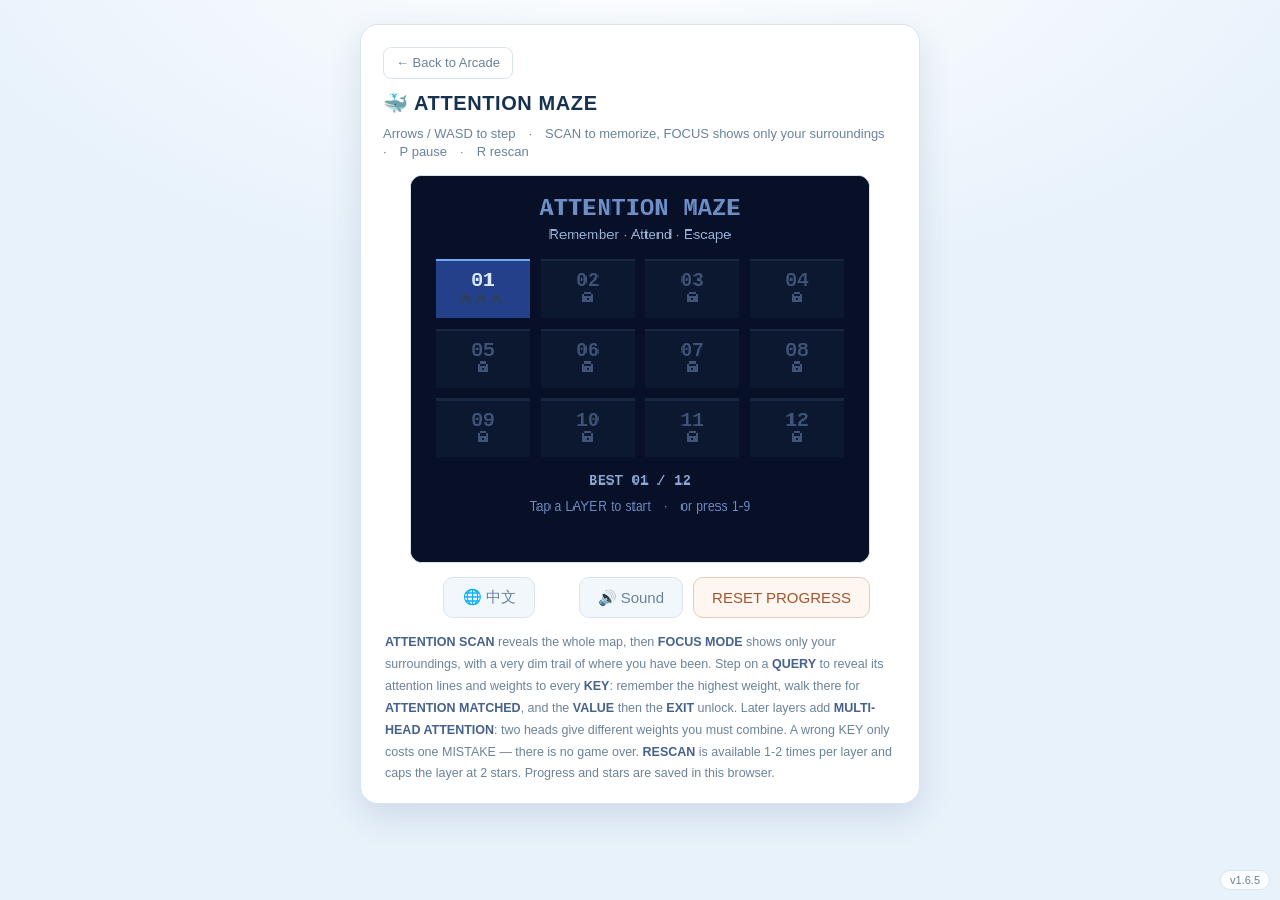
==== games/attention-maze/index.html @ 2062fd2b "fix(arcade): preview 画面缩到左上角（DPR transform 被错误重置为 1）（v1.6.5） 为什么画面会缩到左上角   上一轮给 preview 加统一清屏时，在 set" ====
<!DOCTYPE html>
<html lang="zh-CN">
<head>
<meta charset="UTF-8">
<meta name="viewport" content="width=device-width, initial-scale=1.0, viewport-fit=cover">
<title data-i18n="maze.title">Attention Maze · DeepSeek Arcade</title>
<link rel="icon" type="image/png" href="../../assets/favicon.png?v=1.6.5">
<meta name="theme-color" content="#4d6bfe">
<link rel="stylesheet" href="../../shared/arcade.css?v=1.6.5">
<link rel="stylesheet" href="style.css?v=1.6.5">
</head>
<body>
  <main class="card">
    <p class="back-row"><a class="arcade-back" href="../../" data-i18n="ui.back">← 返回游戏厅</a></p>
    <header class="head">
      <h1 data-i18n="maze.h1">🐳 ATTENTION MAZE</h1>
      <p class="sub" data-i18n="maze.sub">方向键 / WASD 走格子　·　P 暂停　·　R 重扫</p>
    </header>

    <div class="stage">
      <canvas id="game" aria-label="ATTENTION MAZE 游戏画面" data-i18n-aria="maze.aria"></canvas>
    </div>

    <div class="pad" id="pad" hidden>
      <button id="up" class="btn" type="button" aria-label="向上" data-i18n-aria="maze.ariaUp">↑</button>
      <button id="left" class="btn" type="button" aria-label="向左" data-i18n-aria="maze.ariaLeft">←</button>
      <button id="down" class="btn" type="button" aria-label="向下" data-i18n-aria="maze.ariaDown">↓</button>
      <button id="right" class="btn" type="button" aria-label="向右" data-i18n-aria="maze.ariaRight">→</button>
    </div>

    <div class="controls playbar" id="playbar" hidden>
      <button id="pause" class="btn" type="button" aria-pressed="false">⏸ 暂停</button>
      <button id="rescan" class="btn" type="button" aria-disabled="true">↻ RESCAN 1</button>
      <button id="restart" class="btn" type="button" data-i18n="maze.restartBtn">⟲ 重来本关</button>
      <button id="menu" class="btn" type="button" data-i18n="maze.menuBtn">☰ 选关</button>
    </div>

    <div class="controls">
      <button id="lang" class="btn ghost" type="button"
              title="切换语言 / Switch language" aria-label="切换语言 / Switch language">🌐 English</button>
      <button id="sound" class="btn ghost" type="button" aria-pressed="true">🔊 音效</button>
      <button id="reset" class="btn" type="button" hidden>RESET PROGRESS</button>
    </div>

    <footer class="tips" data-i18n-html="maze.tips">
      ATTENTION SCAN 时整张地图可见，之后进入 FOCUS MODE：只看得到身边一圈。
      走到 QUERY 会亮起它到各个 KEY 的注意力权重，记住最高的那个 KEY 走过去，
      VALUE 与 EXIT 依次解锁。走错 KEY 只记一次 MISTAKE，不会 Game Over。
    </footer>
  </main>

  <script src="../../shared/version.js?v=1.6.5"></script>
<script src="../../shared/i18n.js?v=1.6.5"></script>
  <script src="../../shared/audio.js?v=1.6.5"></script>
  <script src="../../shared/character.js?v=1.6.5"></script>
  <script src="levels.js?v=1.6.5"></script>
  <script src="game.js?v=1.6.5"></script>
</body>
</html>
---- shared/arcade.css ----
/* ============================================================
 * DeepSeek Arcade — 全站共享样式
 * 设计变量 + 页面外壳（body / 卡片 / 按钮 / 提示）+「返回游戏厅」入口。
 * 各页面只写自己特有的部分（舞台、画布、操作盘…）。
 * ============================================================ */

:root {
  --page-bg: #e8f2fb;
  --card-bg: #ffffff;
  --text: #16324f;
  --muted: #6b8299;
  --line: #d8e4ef;
  --accent: #4d6bfe;
  --accent-dark: #3d5be8;
  --deep: #08152c;          /* 深海蓝：贪吃蛇场地与大厅深色块 */
  --deep-2: #0e2148;
  --shadow: 0 12px 34px rgba(20, 55, 100, 0.13);
}

* { box-sizing: border-box; }

html, body {
  margin: 0;
  padding: 0;
  min-height: 100%;
}

body {
  display: flex;
  justify-content: center;      /* 纵向靠 .card 的 margin:auto 安全居中（内容超高时不裁顶部） */
  padding: 24px 16px 40px;
  background: radial-gradient(1200px 620px at 50% -10%, #ffffff 0%, var(--page-bg) 62%);
  color: var(--text);
  font-family: -apple-system, BlinkMacSystemFont, "Segoe UI", "PingFang SC",
               "Hiragino Sans GB", "Microsoft YaHei", sans-serif;
}

.card {
  width: 100%;
  max-width: 960px;
  margin: auto;
  background: var(--card-bg);
  border: 1px solid var(--line);
  border-radius: 18px;
  box-shadow: var(--shadow);
  padding: 22px 22px 18px;
}

.head { display: flex; flex-wrap: wrap; align-items: baseline; gap: 10px 16px; margin-bottom: 14px; }

h1 { margin: 0; font-size: 20px; letter-spacing: 0.03em; }

.sub { margin: 0; font-size: 13px; color: var(--muted); }

.controls { display: flex; flex-wrap: wrap; gap: 10px; margin-top: 14px; }

.btn {
  flex: 0 1 auto;
  min-width: 92px;
  padding: 10px 18px;
  font-size: 15px;
  font-family: inherit;
  color: var(--text);
  background: #f2f7fc;
  border: 1px solid var(--line);
  border-radius: 10px;
  cursor: pointer;
  text-align: center;
  text-decoration: none;
  transition: transform .06s ease, background .15s ease, border-color .15s ease;
  user-select: none;
  -webkit-user-select: none;
}

.btn:hover { background: #e8f0f8; }
.btn:active { transform: translateY(1px); }

.btn.primary { color: #fff; background: var(--accent); border-color: var(--accent); }
.btn.primary:hover { background: var(--accent-dark); }

.btn.ghost { margin-left: auto; color: var(--muted); }

.tips { margin: 14px 2px 0; font-size: 12.5px; line-height: 1.75; color: var(--muted); }
.tips b { color: #46618a; font-weight: 600; }

/* 「← 返回游戏厅」：明显但不抢戏 */
.back-row { margin: 0 0 12px; }

.arcade-back {
  display: inline-block;
  padding: 6px 12px;
  font-size: 13px;
  line-height: 1.4;
  color: var(--muted);
  text-decoration: none;
  background: #ffffff;
  border: 1px solid var(--line);
  border-radius: 8px;
  transition: color .15s ease, border-color .15s ease, background .15s ease;
  -webkit-tap-highlight-color: transparent;
}

.arcade-back:hover,
.arcade-back:focus-visible { color: var(--accent); border-color: var(--accent); background: #f4f8ff; }
.arcade-back:active { transform: translateY(1px); }

/* 只在触屏上出现的控件（全屏按钮等） */
.touch-only { display: none; }

@media (hover: none), (pointer: coarse) {
  .btn.touch-only { display: inline-block; }
}

/* ---------------- 窄屏：去掉卡片留白，按钮变成好按的大目标 ---------------- */
@media (max-width: 720px) {
  body {
    padding: 0;
    overscroll-behavior: none;          /* 玩的时候别触发下拉刷新 */
  }
  .card {
    max-width: 100%;
    margin: 0;
    min-height: 100vh;
    min-height: 100dvh;
    display: flex;
    flex-direction: column;
    justify-content: center;
    border: 0;
    border-radius: 0;
    box-shadow: none;
    padding: 12px 10px calc(12px + env(safe-area-inset-bottom, 0px));
  }
  .head { gap: 4px 12px; margin-bottom: 10px; }
  h1 { font-size: 17px; }
  .sub { font-size: 12px; }
  .controls { gap: 8px; margin-top: 12px; }
  .btn { min-height: 48px; font-size: 16px; padding: 10px 14px; min-width: 0; }
  .btn.ghost { margin-left: 0; }
  .back-row { margin-bottom: 10px; }
  .tips { font-size: 12px; line-height: 1.6; }
}

/* ---------------- 手机横屏：把纵向空间尽量让给舞台 ---------------- */
@media (max-height: 560px) and (orientation: landscape) {
  .head, .tips { display: none; }
  .card { justify-content: center; padding: 8px 12px; }
  .controls { margin-top: 8px; }
  .btn { min-height: 40px; font-size: 15px; }
  .back-row { margin-bottom: 6px; }
  .arcade-back { padding: 4px 10px; font-size: 12px; }
}
/* ---------------- 右下角版本角标 ----------------
 * 纯静态站没有构建产物信息，用它一眼确认线上跑的是哪一版（cache-busting 的可见证据）。
 * 由 shared/version.js 注入；pointer-events:none 保证它永远不会挡住任何交互。 */
.arcade-version {
  position: fixed;
  right: 10px;
  bottom: 10px;
  z-index: 60;
  padding: 3px 9px;
  border-radius: 999px;
  font-size: 11px;
  font-variant-numeric: tabular-nums;
  color: var(--muted);
  background: rgba(255, 255, 255, .82);
  border: 1px solid var(--line);
  pointer-events: none;
  user-select: none;
  -webkit-user-select: none;
}
---- games/attention-maze/style.css ----
/* ATTENTION MAZE 专属样式（页面外壳见 ../../shared/arcade.css）
 * 420×354 的逻辑画布 / 15×11 的迷宫，桌面上不放大过头，手机上整屏放得下。 */

/* 菜单里要藏起方向键与游玩按钮。
 * 注意 .pad{display:grid} / .controls{display:flex} 的优先级高于 UA 的 [hidden]{display:none}，
 * 不写这条的话 hidden 属性等于没用。 */
[hidden] { display: none !important; }

@media (min-width: 721px) {
  .card { max-width: 560px; }
}

.stage {
  position: relative;
  width: 100%;
  max-width: 460px;
  margin: 0 auto;
  border: 1px solid var(--line);
  border-radius: 12px;
  overflow: hidden;
  background: var(--deep);
}

#game {
  display: block;
  width: 100%;
  height: auto;
  image-rendering: pixelated;          /* 被 CSS 放大时保持像素硬边 */
  touch-action: none;                  /* 走格子时不要滚动页面 / 触发手势 */
  -webkit-tap-highlight-color: transparent;
  cursor: pointer;
}

/* 十字方向键：上行居中，下行左/下/右。
 * width:100% 不能省：竖屏下 .card 是 column flex，auto 左右外边距会让按钮缩成小方块。 */
.pad {
  display: grid;
  grid-template-columns: repeat(3, 1fr);
  gap: 8px;
  width: 100%;
  max-width: 300px;
  margin: 12px auto 0;
}

#up { grid-column: 2; grid-row: 1; }
#left { grid-column: 1; grid-row: 2; }
#down { grid-column: 2; grid-row: 2; }
#right { grid-column: 3; grid-row: 2; }

.pad .btn {
  min-width: 0;
  min-height: 54px;
  padding: 6px;
  font-size: 22px;
  line-height: 1;
  touch-action: none;                  /* 长按不触发滚动 / 双击缩放 */
  user-select: none;
  -webkit-user-select: none;
}

.controls { max-width: 460px; margin: 14px auto 0; }
.playbar { gap: 8px; }
.playbar .btn { min-width: 0; flex: 1 1 auto; }

#rescan { font-size: 14px; }
#reset { color: #a4552f; border-color: #e7cbb9; background: #fdf6f1; }

@media (max-width: 720px) {
  .pad .btn { min-height: 56px; font-size: 24px; }
  .playbar .btn { font-size: 14px; padding: 10px 8px; }
}

/* 竖屏手机：画布高度留个上限，保证「画布 + 十字键 + 按钮」一屏放得下 */
@media (max-width: 520px) and (orientation: portrait) {
  .stage { display: flex; justify-content: center; }
  #game { width: auto; max-width: 100%; max-height: calc(100vh - 400px); max-height: calc(100dvh - 400px); }
}

/* 手机横屏：高度紧张，按高度缩放画布，十字键压成一行 */
@media (max-height: 560px) and (orientation: landscape) {
  body { align-items: stretch; padding: 8px 12px; }
  .card { max-width: 100%; padding: 8px 12px; }
  .stage {
    display: flex;
    align-items: center;
    justify-content: center;
    width: -moz-fit-content;
    width: fit-content;
    max-width: 100%;
    margin: 0 auto;
  }
  #game {
    height: calc(100vh - 150px);
    height: calc(100dvh - 150px);
    width: auto;
    max-width: 100%;
    max-height: none;
  }
  .pad {
    display: flex;
    grid-template-columns: none;
    gap: 6px;
    max-width: none;
    margin: 8px auto 0;
  }
  .pad .btn { flex: 1 1 0; min-height: 40px; font-size: 18px; }
  .controls { margin-top: 8px; }
  .playbar .btn, .controls .btn { min-height: 34px; font-size: 13px; padding: 4px 10px; }
}
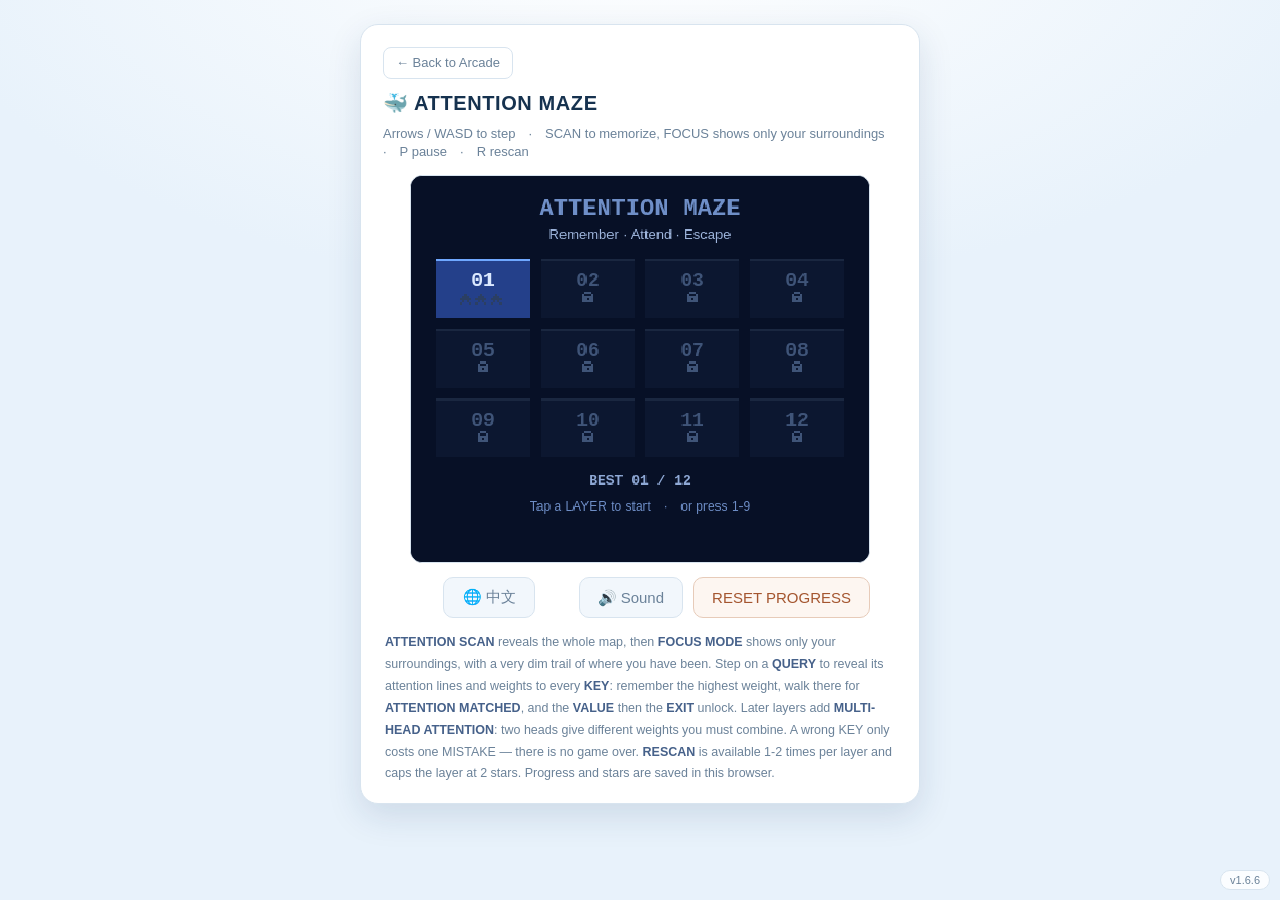
==== commit 09dd7652: "chore(version): 资源版本 1.6.5 -> 1.6.6 上一轮「多幻觉多选 exact-set 判定」改了 game.js / style.css / i18n.js， 但忘记同步 a" ====
--- a/games/attention-maze/index.html
+++ b/games/attention-maze/index.html
@@ -4,10 +4,10 @@
 <meta charset="UTF-8">
 <meta name="viewport" content="width=device-width, initial-scale=1.0, viewport-fit=cover">
 <title data-i18n="maze.title">Attention Maze · DeepSeek Arcade</title>
-<link rel="icon" type="image/png" href="../../assets/favicon.png?v=1.6.5">
+<link rel="icon" type="image/png" href="../../assets/favicon.png?v=1.6.6">
 <meta name="theme-color" content="#4d6bfe">
-<link rel="stylesheet" href="../../shared/arcade.css?v=1.6.5">
-<link rel="stylesheet" href="style.css?v=1.6.5">
+<link rel="stylesheet" href="../../shared/arcade.css?v=1.6.6">
+<link rel="stylesheet" href="style.css?v=1.6.6">
 </head>
 <body>
   <main class="card">
@@ -49,11 +49,11 @@
     </footer>
   </main>
 
-  <script src="../../shared/version.js?v=1.6.5"></script>
-<script src="../../shared/i18n.js?v=1.6.5"></script>
-  <script src="../../shared/audio.js?v=1.6.5"></script>
-  <script src="../../shared/character.js?v=1.6.5"></script>
-  <script src="levels.js?v=1.6.5"></script>
-  <script src="game.js?v=1.6.5"></script>
+  <script src="../../shared/version.js?v=1.6.6"></script>
+<script src="../../shared/i18n.js?v=1.6.6"></script>
+  <script src="../../shared/audio.js?v=1.6.6"></script>
+  <script src="../../shared/character.js?v=1.6.6"></script>
+  <script src="levels.js?v=1.6.6"></script>
+  <script src="game.js?v=1.6.6"></script>
 </body>
 </html>
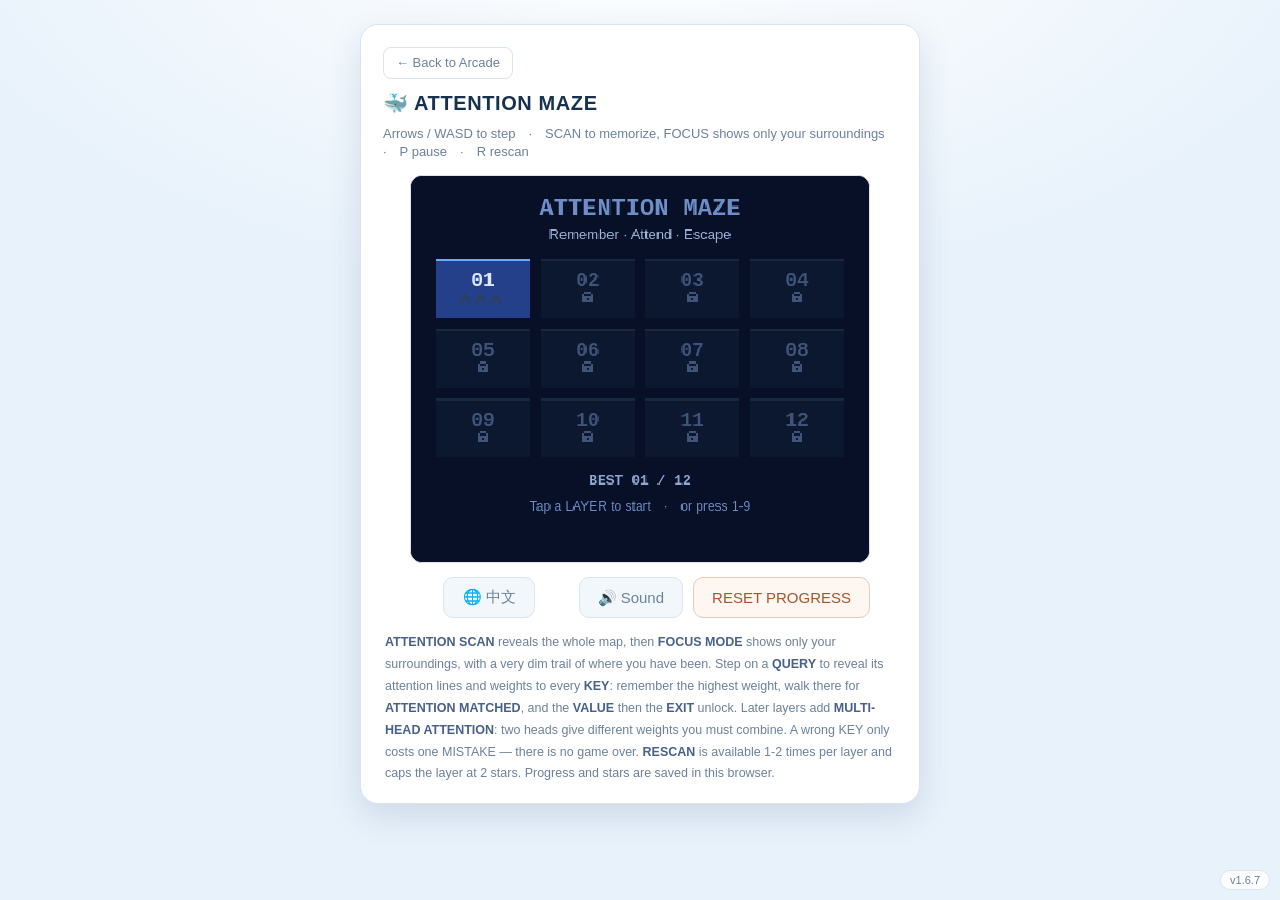
==== commit 456e0220: "feat(hunt): 题库扩容到每条 6 条 claim + 打开 LOAD 数量阶梯 + claim aria-pressed（v1.6.7） 一、题库容量（此前 LOAD 提高也永远只有 3 条" ====
--- a/games/attention-maze/index.html
+++ b/games/attention-maze/index.html
@@ -4,10 +4,10 @@
 <meta charset="UTF-8">
 <meta name="viewport" content="width=device-width, initial-scale=1.0, viewport-fit=cover">
 <title data-i18n="maze.title">Attention Maze · DeepSeek Arcade</title>
-<link rel="icon" type="image/png" href="../../assets/favicon.png?v=1.6.6">
+<link rel="icon" type="image/png" href="../../assets/favicon.png?v=1.6.7">
 <meta name="theme-color" content="#4d6bfe">
-<link rel="stylesheet" href="../../shared/arcade.css?v=1.6.6">
-<link rel="stylesheet" href="style.css?v=1.6.6">
+<link rel="stylesheet" href="../../shared/arcade.css?v=1.6.7">
+<link rel="stylesheet" href="style.css?v=1.6.7">
 </head>
 <body>
   <main class="card">
@@ -49,11 +49,11 @@
     </footer>
   </main>
 
-  <script src="../../shared/version.js?v=1.6.6"></script>
-<script src="../../shared/i18n.js?v=1.6.6"></script>
-  <script src="../../shared/audio.js?v=1.6.6"></script>
-  <script src="../../shared/character.js?v=1.6.6"></script>
-  <script src="levels.js?v=1.6.6"></script>
-  <script src="game.js?v=1.6.6"></script>
+  <script src="../../shared/version.js?v=1.6.7"></script>
+<script src="../../shared/i18n.js?v=1.6.7"></script>
+  <script src="../../shared/audio.js?v=1.6.7"></script>
+  <script src="../../shared/character.js?v=1.6.7"></script>
+  <script src="levels.js?v=1.6.7"></script>
+  <script src="game.js?v=1.6.7"></script>
 </body>
 </html>
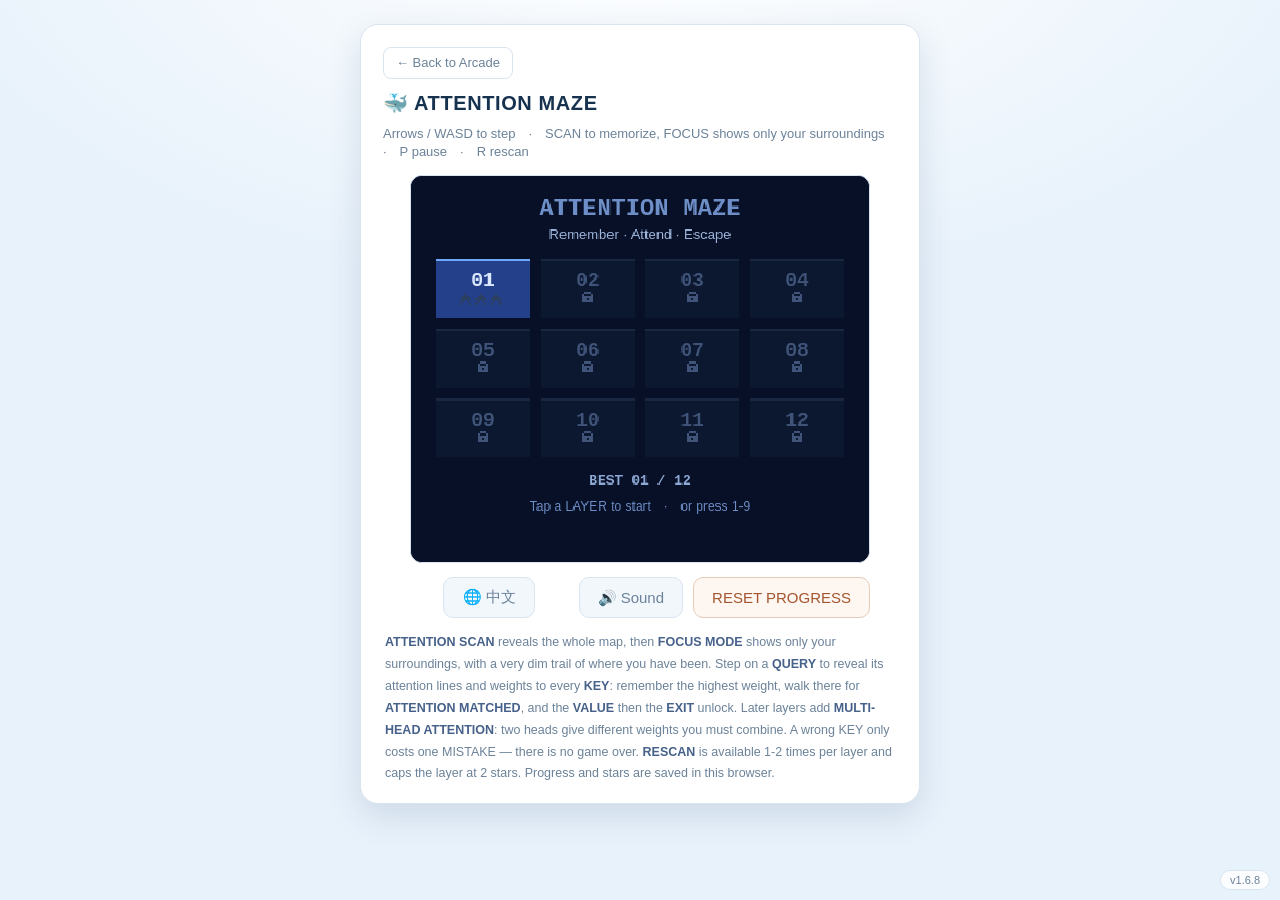
==== commit 9e6461f6: "feat(hunt): MOBILE-FIRST 响应式重构（手机端改成真正的单列 AI Chat 布局）（v1.6.8） 原手机布局为什么溢出   之前只有一条 @media (max-width:" ====
--- a/games/attention-maze/index.html
+++ b/games/attention-maze/index.html
@@ -4,10 +4,10 @@
 <meta charset="UTF-8">
 <meta name="viewport" content="width=device-width, initial-scale=1.0, viewport-fit=cover">
 <title data-i18n="maze.title">Attention Maze · DeepSeek Arcade</title>
-<link rel="icon" type="image/png" href="../../assets/favicon.png?v=1.6.7">
+<link rel="icon" type="image/png" href="../../assets/favicon.png?v=1.6.8">
 <meta name="theme-color" content="#4d6bfe">
-<link rel="stylesheet" href="../../shared/arcade.css?v=1.6.7">
-<link rel="stylesheet" href="style.css?v=1.6.7">
+<link rel="stylesheet" href="../../shared/arcade.css?v=1.6.8">
+<link rel="stylesheet" href="style.css?v=1.6.8">
 </head>
 <body>
   <main class="card">
@@ -49,11 +49,11 @@
     </footer>
   </main>
 
-  <script src="../../shared/version.js?v=1.6.7"></script>
-<script src="../../shared/i18n.js?v=1.6.7"></script>
-  <script src="../../shared/audio.js?v=1.6.7"></script>
-  <script src="../../shared/character.js?v=1.6.7"></script>
-  <script src="levels.js?v=1.6.7"></script>
-  <script src="game.js?v=1.6.7"></script>
+  <script src="../../shared/version.js?v=1.6.8"></script>
+<script src="../../shared/i18n.js?v=1.6.8"></script>
+  <script src="../../shared/audio.js?v=1.6.8"></script>
+  <script src="../../shared/character.js?v=1.6.8"></script>
+  <script src="levels.js?v=1.6.8"></script>
+  <script src="game.js?v=1.6.8"></script>
 </body>
 </html>
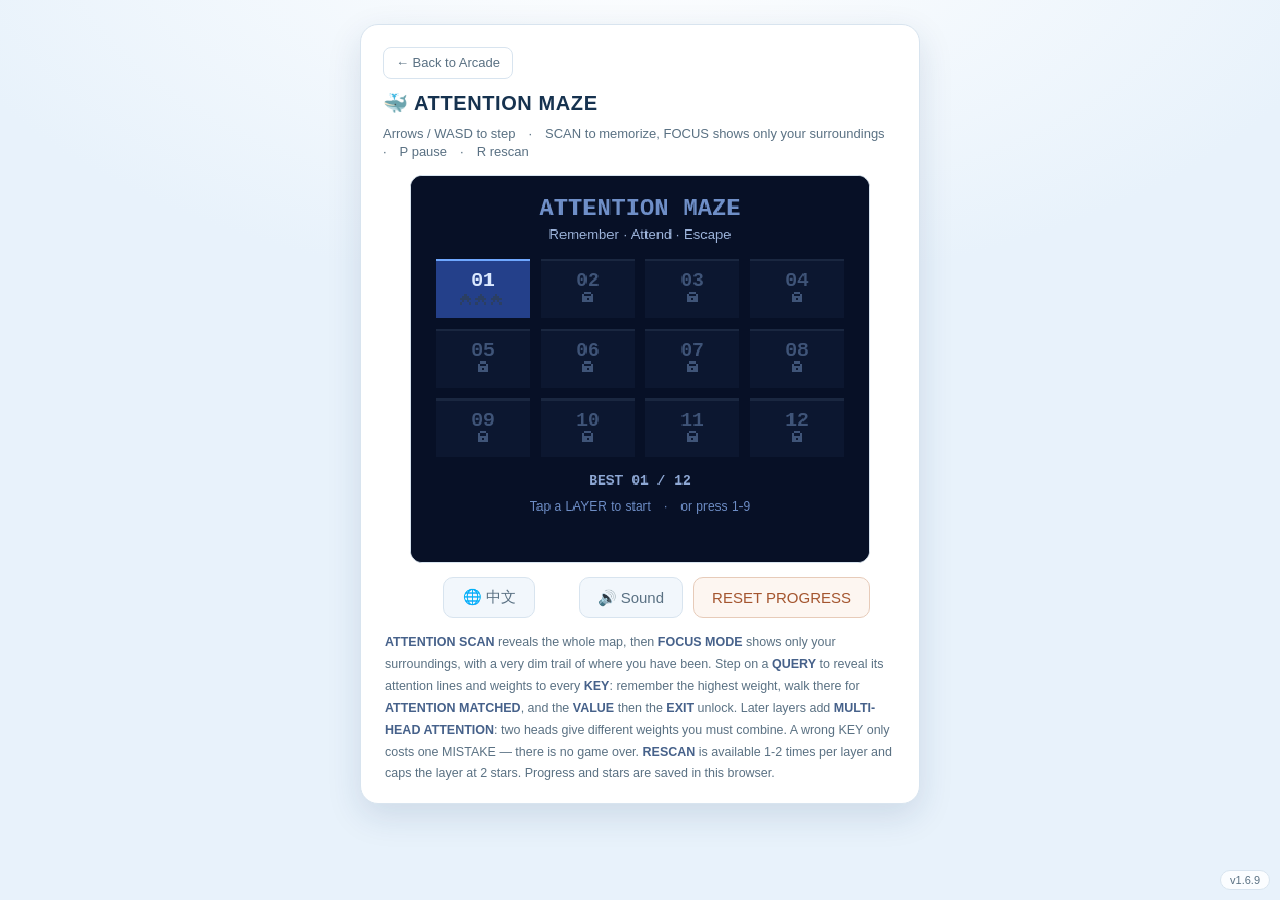
==== commit e4732038: "chore(version): 资源版本 1.6.8 -> 1.6.9 本轮改了 7 个运行时文件（shared/arcade.css、arcade.css、五款游戏的 style.css、 runn" ====
--- a/games/attention-maze/index.html
+++ b/games/attention-maze/index.html
@@ -4,10 +4,10 @@
 <meta charset="UTF-8">
 <meta name="viewport" content="width=device-width, initial-scale=1.0, viewport-fit=cover">
 <title data-i18n="maze.title">Attention Maze · DeepSeek Arcade</title>
-<link rel="icon" type="image/png" href="../../assets/favicon.png?v=1.6.8">
+<link rel="icon" type="image/png" href="../../assets/favicon.png?v=1.6.9">
 <meta name="theme-color" content="#4d6bfe">
-<link rel="stylesheet" href="../../shared/arcade.css?v=1.6.8">
-<link rel="stylesheet" href="style.css?v=1.6.8">
+<link rel="stylesheet" href="../../shared/arcade.css?v=1.6.9">
+<link rel="stylesheet" href="style.css?v=1.6.9">
 </head>
 <body>
   <main class="card">
@@ -49,11 +49,11 @@
     </footer>
   </main>
 
-  <script src="../../shared/version.js?v=1.6.8"></script>
-<script src="../../shared/i18n.js?v=1.6.8"></script>
-  <script src="../../shared/audio.js?v=1.6.8"></script>
-  <script src="../../shared/character.js?v=1.6.8"></script>
-  <script src="levels.js?v=1.6.8"></script>
-  <script src="game.js?v=1.6.8"></script>
+  <script src="../../shared/version.js?v=1.6.9"></script>
+<script src="../../shared/i18n.js?v=1.6.9"></script>
+  <script src="../../shared/audio.js?v=1.6.9"></script>
+  <script src="../../shared/character.js?v=1.6.9"></script>
+  <script src="levels.js?v=1.6.9"></script>
+  <script src="game.js?v=1.6.9"></script>
 </body>
 </html>
--- a/shared/arcade.css
+++ b/shared/arcade.css
@@ -1,20 +1,73 @@
 /* ============================================================
- * DeepSeek Arcade — 全站共享样式
- * 设计变量 + 页面外壳（body / 卡片 / 按钮 / 提示）+「返回游戏厅」入口。
- * 各页面只写自己特有的部分（舞台、画布、操作盘…）。
+ * DeepSeek Arcade — 全站共享样式（公共 UI 基础设施的单一来源）
+ *
+ * 三层：
+ *   1) 设计变量（:root）—— 颜色 / 圆角 / 间距 / 排版 / 阴影 / 过渡
+ *   2) 页面外壳 —— body / .card / .head / h1 / .sub / .controls / .btn / .tips / 返回入口
+ *   3) 公共交互与响应式 —— :focus-visible / safe-area / 窄屏 / 手机横屏 / reduced-motion
+ *
+ * 各游戏只写自己特有的部分（舞台、画布、操作盘、玩法反馈）。
+ * 判断标准：只有「语义一致 + 视觉一致」的规则才放这里；只是长得像、
+ * 但属于不同玩法语义的（HUD 内部、玩法反馈、特殊配色）留在游戏本地。
+ *
+ * 变量卫生由 test/engineering.test.mjs 守卫：:root 里不允许留下没人引用的 token。
  * ============================================================ */
 
 :root {
-  --page-bg: #e8f2fb;
-  --card-bg: #ffffff;
-  --text: #16324f;
-  --muted: #6b8299;
-  --line: #d8e4ef;
-  --accent: #4d6bfe;
-  --accent-dark: #3d5be8;
-  --deep: #08152c;          /* 深海蓝：贪吃蛇场地与大厅深色块 */
-  --deep-2: #0e2148;
+  /* ---------- 颜色：公共产品 UI ---------- */
+  --page-bg: #e8f2fb;            /* 页面底色 */
+  --card-bg: #ffffff;            /* 卡片 / 面板 / 浮起的白色面 */
+  --surface: #f2f7fc;            /* 次级面：按钮默认底 */
+  --surface-hover: #e8f0f8;      /* 次级面 hover */
+  --surface-soft: #fbfdff;       /* 更靠近白的面：大厅卡片底 */
+  --text: #16324f;               /* 主文字 */
+  --muted: #5a7183;              /* 次要文字（对比度：白底 5.09:1 / #f2f7fc 底 4.72:1，都过 WCAG AA） */
+  --text-accent: #46618a;        /* 强调文字：比 muted 深、比 text 浅 */
+  --line: #d8e4ef;               /* 描边 / 分隔线 */
+  --accent: #4d6bfe;             /* 品牌主色（= theme-color） */
+  --accent-dark: #3d5be8;        /* 主色 hover */
+  --accent-ghost: #f4f8ff;       /* hover 时的极淡蓝面 */
+  --brand-shadow: rgba(77, 107, 254, 0.16);   /* 品牌字的实心投影 */
+  --deep: #08152c;               /* 深海蓝：贪吃蛇场地、缩略图底、大厅深色块 */
+  --deep-line: #16305c;          /* 深色面上的描边 */
+  --focus-ring: var(--accent);   /* 键盘焦点环颜色 */
+
+  /* ---------- 圆角 ---------- */
+  --radius-sm: 8px;
+  --radius: 10px;
+  --radius-lg: 12px;
+  --radius-xl: 14px;
+  --radius-2xl: 18px;
+  --radius-pill: 999px;
+
+  /* ---------- 间距 ----------
+   * 公共外壳在用的阶梯，不是通用设计标尺；
+   * 玩法专属的怪值（7px / 9px / 3px…）就留在游戏本地，不硬塞进来。 */
+  --space-1: 4px;
+  --space-2: 6px;
+  --space-3: 8px;
+  --space-4: 10px;
+  --space-5: 12px;
+  --space-6: 14px;
+  --space-7: 16px;
+  --space-8: 18px;
+  --space-9: 22px;
+  --space-10: 24px;
+
+  /* ---------- 排版 ---------- */
+  --font-sans: -apple-system, BlinkMacSystemFont, "Segoe UI", "PingFang SC",
+               "Hiragino Sans GB", "Microsoft YaHei", sans-serif;
+  --font-mono: "Courier New", ui-monospace, monospace;   /* 街机/终端味的展示字体 */
+  --font-sm: 12px;
+  --font-md: 13px;
+  --font-lg: 15px;
+  --font-xl: 17px;
+  --font-2xl: 20px;
+
+  /* ---------- 阴影 / 过渡 ---------- */
   --shadow: 0 12px 34px rgba(20, 55, 100, 0.13);
+  --shadow-hover: 0 8px 22px rgba(77, 107, 254, 0.14);
+  --transition: .15s ease;
 }
 
 * { box-sizing: border-box; }
@@ -28,11 +81,10 @@
 body {
   display: flex;
   justify-content: center;      /* 纵向靠 .card 的 margin:auto 安全居中（内容超高时不裁顶部） */
-  padding: 24px 16px 40px;
+  padding: var(--space-10) var(--space-7) 40px;
   background: radial-gradient(1200px 620px at 50% -10%, #ffffff 0%, var(--page-bg) 62%);
   color: var(--text);
-  font-family: -apple-system, BlinkMacSystemFont, "Segoe UI", "PingFang SC",
-               "Hiragino Sans GB", "Microsoft YaHei", sans-serif;
+  font-family: var(--font-sans);
 }
 
 .card {
@@ -41,68 +93,119 @@
   margin: auto;
   background: var(--card-bg);
   border: 1px solid var(--line);
-  border-radius: 18px;
+  border-radius: var(--radius-2xl);
   box-shadow: var(--shadow);
-  padding: 22px 22px 18px;
-}
-
-.head { display: flex; flex-wrap: wrap; align-items: baseline; gap: 10px 16px; margin-bottom: 14px; }
-
-h1 { margin: 0; font-size: 20px; letter-spacing: 0.03em; }
-
-.sub { margin: 0; font-size: 13px; color: var(--muted); }
-
-.controls { display: flex; flex-wrap: wrap; gap: 10px; margin-top: 14px; }
+  padding: var(--space-9) var(--space-9) var(--space-8);
+}
+
+.head { display: flex; flex-wrap: wrap; align-items: baseline; gap: var(--space-4) var(--space-7); margin-bottom: var(--space-6); }
+
+h1 { margin: 0; font-size: var(--font-2xl); letter-spacing: 0.03em; }
+
+.sub { margin: 0; font-size: var(--font-md); color: var(--muted); }
+
+.controls { display: flex; flex-wrap: wrap; gap: var(--space-4); margin-top: var(--space-6); }
 
 .btn {
   flex: 0 1 auto;
   min-width: 92px;
-  padding: 10px 18px;
-  font-size: 15px;
+  padding: var(--space-4) var(--space-8);
+  font-size: var(--font-lg);
   font-family: inherit;
   color: var(--text);
-  background: #f2f7fc;
-  border: 1px solid var(--line);
-  border-radius: 10px;
+  background: var(--surface);
+  border: 1px solid var(--line);
+  border-radius: var(--radius);
   cursor: pointer;
   text-align: center;
   text-decoration: none;
-  transition: transform .06s ease, background .15s ease, border-color .15s ease;
+  transition: transform .06s ease, background var(--transition), border-color var(--transition);
   user-select: none;
   -webkit-user-select: none;
 }
 
-.btn:hover { background: #e8f0f8; }
+.btn:hover { background: var(--surface-hover); }
 .btn:active { transform: translateY(1px); }
+
+/* 键盘焦点必须在公共层就有明确、统一的指示器。
+ * offset 2px 让焦点环落在按钮外的卡片底上，.btn.primary（蓝底白字）也看得清。 */
+.btn:focus-visible {
+  outline: 2px solid var(--focus-ring);
+  outline-offset: 2px;
+}
+
+/* aria-disabled 是 Attention Maze 等页面实际在用的「不可用」表达
+ * （不是原生 disabled，点击仍由页面自己拦），视觉上必须跟着变灰，
+ * 否则它看起来能按、按了没反应。 */
+.btn[aria-disabled="true"],
+.btn:disabled {
+  opacity: .55;
+  cursor: default;
+}
+.btn[aria-disabled="true"]:hover,
+.btn:disabled:hover { background: var(--surface); }
+.btn[aria-disabled="true"]:active,
+.btn:disabled:active { transform: none; }
 
 .btn.primary { color: #fff; background: var(--accent); border-color: var(--accent); }
 .btn.primary:hover { background: var(--accent-dark); }
 
 .btn.ghost { margin-left: auto; color: var(--muted); }
 
-.tips { margin: 14px 2px 0; font-size: 12.5px; line-height: 1.75; color: var(--muted); }
-.tips b { color: #46618a; font-weight: 600; }
+.tips { margin: var(--space-6) 2px 0; font-size: 12.5px; line-height: 1.75; color: var(--muted); }
+.tips b { color: var(--text-accent); font-weight: 600; }
 
 /* 「← 返回游戏厅」：明显但不抢戏 */
-.back-row { margin: 0 0 12px; }
+.back-row { margin: 0 0 var(--space-5); }
 
 .arcade-back {
   display: inline-block;
-  padding: 6px 12px;
-  font-size: 13px;
+  padding: var(--space-2) var(--space-5);
+  font-size: var(--font-md);
   line-height: 1.4;
   color: var(--muted);
   text-decoration: none;
-  background: #ffffff;
-  border: 1px solid var(--line);
-  border-radius: 8px;
-  transition: color .15s ease, border-color .15s ease, background .15s ease;
+  background: var(--card-bg);
+  border: 1px solid var(--line);
+  border-radius: var(--radius-sm);
+  transition: color var(--transition), border-color var(--transition), background var(--transition);
   -webkit-tap-highlight-color: transparent;
 }
 
 .arcade-back:hover,
-.arcade-back:focus-visible { color: var(--accent); border-color: var(--accent); background: #f4f8ff; }
+.arcade-back:focus-visible { color: var(--accent); border-color: var(--accent); background: var(--accent-ghost); }
+/* 焦点环与 .btn 保持一致（否则只剩 UA 那条 1px auto，和按钮上的 2px ring 不统一） */
+.arcade-back:focus-visible { outline: 2px solid var(--focus-ring); outline-offset: 2px; }
 .arcade-back:active { transform: translateY(1px); }
+
+/* ============================================================
+ * 游戏页公共舞台外壳
+ *
+ * 只作用于 .stage —— 五款稳定游戏都用 <div class="stage"><canvas id="game">。
+ * 刻意**不写 #game**：Hallucination Hunt 的整屏背景画布正好就是
+ * <canvas id="game">，而它没有 .stage；共享层一旦用 id 选择器，就会以
+ * id 优先级压掉 Hunt 的 .layer-backdrop 布局（id > class，跟先后顺序无关）。
+ * 各玩法自己的舞台底色 / 限宽 / 横屏画布高度仍留在游戏本地。
+ * ============================================================ */
+.stage {
+  position: relative;
+  width: 100%;
+  margin: 0 auto;
+  border: 1px solid var(--line);
+  border-radius: var(--radius-lg);
+  overflow: hidden;
+  background: var(--deep);          /* 深色舞台是五款游戏的共同默认；Runner 本地覆盖成浅海蓝 */
+}
+
+.stage > canvas {
+  display: block;
+  width: 100%;
+  height: auto;
+  image-rendering: pixelated;       /* 被 CSS 放大时保持像素硬边 */
+  touch-action: none;               /* 操作时不要滚动页面 / 触发下拉刷新 */
+  -webkit-tap-highlight-color: transparent;
+  cursor: pointer;
+}
 
 /* 只在触屏上出现的控件（全屏按钮等） */
 .touch-only { display: none; }
@@ -128,37 +231,57 @@
     border: 0;
     border-radius: 0;
     box-shadow: none;
-    padding: 12px 10px calc(12px + env(safe-area-inset-bottom, 0px));
+    padding: var(--space-5) var(--space-4) calc(var(--space-5) + env(safe-area-inset-bottom, 0px));
   }
-  .head { gap: 4px 12px; margin-bottom: 10px; }
-  h1 { font-size: 17px; }
-  .sub { font-size: 12px; }
-  .controls { gap: 8px; margin-top: 12px; }
-  .btn { min-height: 48px; font-size: 16px; padding: 10px 14px; min-width: 0; }
+  .head { gap: var(--space-1) var(--space-5); margin-bottom: var(--space-4); }
+  h1 { font-size: var(--font-xl); }
+  .sub { font-size: var(--font-sm); }
+  .controls { gap: var(--space-3); margin-top: var(--space-5); }
+  .btn { min-height: 48px; font-size: 16px; padding: var(--space-4) var(--space-6); min-width: 0; }
   .btn.ghost { margin-left: 0; }
-  .back-row { margin-bottom: 10px; }
-  .tips { font-size: 12px; line-height: 1.6; }
+  .back-row { margin-bottom: var(--space-4); }
+  .tips { font-size: var(--font-sm); line-height: 1.6; }
 }
 
 /* ---------------- 手机横屏：把纵向空间尽量让给舞台 ---------------- */
 @media (max-height: 560px) and (orientation: landscape) {
   .head, .tips { display: none; }
-  .card { justify-content: center; padding: 8px 12px; }
-  .controls { margin-top: 8px; }
-  .btn { min-height: 40px; font-size: 15px; }
-  .back-row { margin-bottom: 6px; }
-  .arcade-back { padding: 4px 10px; font-size: 12px; }
-}
+  /* body 的横屏收紧刻意**不**进公共层：Lobby 是滚动浏览页、Runner 的舞台本来
+   * 就够宽，它们的 landscape body 内边距跟四款「方向键游戏」不同，硬统一会改版。 */
+  .card { justify-content: center; padding: var(--space-3) var(--space-5); }
+  /* 屏幕矮：让舞台按可用高度自己定宽度，居中放着 */
+  .stage {
+    display: flex;
+    align-items: center;
+    justify-content: center;
+    width: -moz-fit-content;
+    width: fit-content;
+    max-width: 100%;
+    margin: 0 auto;
+  }
+  .controls { margin-top: var(--space-3); }
+  .btn { min-height: 40px; font-size: var(--font-lg); }
+  .back-row { margin-bottom: var(--space-2); }
+  .arcade-back { padding: var(--space-1) var(--space-4); font-size: var(--font-sm); }
+}
+
+/* ---------------- 尊重系统的「减少动态效果」 ----------------
+ * 公共层只有按钮/返回入口这一点轻量反馈；关掉它不影响任何玩法表现。 */
+@media (prefers-reduced-motion: reduce) {
+  .btn, .arcade-back { transition: none; }
+  .btn:active, .arcade-back:active { transform: none; }
+}
+
 /* ---------------- 右下角版本角标 ----------------
  * 纯静态站没有构建产物信息，用它一眼确认线上跑的是哪一版（cache-busting 的可见证据）。
  * 由 shared/version.js 注入；pointer-events:none 保证它永远不会挡住任何交互。 */
 .arcade-version {
   position: fixed;
-  right: 10px;
-  bottom: 10px;
+  right: var(--space-4);
+  bottom: var(--space-4);
   z-index: 60;
   padding: 3px 9px;
-  border-radius: 999px;
+  border-radius: var(--radius-pill);
   font-size: 11px;
   font-variant-numeric: tabular-nums;
   color: var(--muted);
--- a/games/attention-maze/style.css
+++ b/games/attention-maze/style.css
@@ -1,4 +1,4 @@
-/* ATTENTION MAZE 专属样式（页面外壳见 ../../shared/arcade.css）
+/* ATTENTION MAZE 专属样式（页面外壳与舞台底框见 ../../shared/arcade.css）
  * 420×354 的逻辑画布 / 15×11 的迷宫，桌面上不放大过头，手机上整屏放得下。 */
 
 /* 菜单里要藏起方向键与游玩按钮。
@@ -10,36 +10,18 @@
   .card { max-width: 560px; }
 }
 
-.stage {
-  position: relative;
-  width: 100%;
-  max-width: 460px;
-  margin: 0 auto;
-  border: 1px solid var(--line);
-  border-radius: 12px;
-  overflow: hidden;
-  background: var(--deep);
-}
-
-#game {
-  display: block;
-  width: 100%;
-  height: auto;
-  image-rendering: pixelated;          /* 被 CSS 放大时保持像素硬边 */
-  touch-action: none;                  /* 走格子时不要滚动页面 / 触发手势 */
-  -webkit-tap-highlight-color: transparent;
-  cursor: pointer;
-}
+/* 竖向舞台：只限宽，其余（居中 / 描边 / 圆角 / 深色底）走 shared 的 .stage */
+.stage { max-width: 460px; }
 
 /* 十字方向键：上行居中，下行左/下/右。
  * width:100% 不能省：竖屏下 .card 是 column flex，auto 左右外边距会让按钮缩成小方块。 */
 .pad {
   display: grid;
   grid-template-columns: repeat(3, 1fr);
-  gap: 8px;
+  gap: var(--space-3);
   width: 100%;
   max-width: 300px;
-  margin: 12px auto 0;
+  margin: var(--space-5) auto 0;
 }
 
 #up { grid-column: 2; grid-row: 1; }
@@ -50,7 +32,7 @@
 .pad .btn {
   min-width: 0;
   min-height: 54px;
-  padding: 6px;
+  padding: var(--space-2);
   font-size: 22px;
   line-height: 1;
   touch-action: none;                  /* 长按不触发滚动 / 双击缩放 */
@@ -58,8 +40,8 @@
   -webkit-user-select: none;
 }
 
-.controls { max-width: 460px; margin: 14px auto 0; }
-.playbar { gap: 8px; }
+.controls { max-width: 460px; margin: var(--space-6) auto 0; }
+.playbar { gap: var(--space-3); }
 .playbar .btn { min-width: 0; flex: 1 1 auto; }
 
 #rescan { font-size: 14px; }
@@ -67,7 +49,7 @@
 
 @media (max-width: 720px) {
   .pad .btn { min-height: 56px; font-size: 24px; }
-  .playbar .btn { font-size: 14px; padding: 10px 8px; }
+  .playbar .btn { font-size: 14px; padding: var(--space-4) var(--space-3); }
 }
 
 /* 竖屏手机：画布高度留个上限，保证「画布 + 十字键 + 按钮」一屏放得下 */
@@ -78,17 +60,11 @@
 
 /* 手机横屏：高度紧张，按高度缩放画布，十字键压成一行 */
 @media (max-height: 560px) and (orientation: landscape) {
-  body { align-items: stretch; padding: 8px 12px; }
-  .card { max-width: 100%; padding: 8px 12px; }
-  .stage {
-    display: flex;
-    align-items: center;
-    justify-content: center;
-    width: -moz-fit-content;
-    width: fit-content;
-    max-width: 100%;
-    margin: 0 auto;
-  }
+  body { align-items: stretch; padding: var(--space-3) var(--space-5); }
+  /* 舞台与 .card 的横屏公共行为在 shared/arcade.css；
+   * 这里只把宽屏的 560px 限宽在横屏放开（游戏本地 base 规则比公共层更靠后，必须自己撤回）。 */
+  .card { max-width: 100%; }
+  .stage { max-width: 100%; }
   #game {
     height: calc(100vh - 150px);
     height: calc(100dvh - 150px);
@@ -99,11 +75,11 @@
   .pad {
     display: flex;
     grid-template-columns: none;
-    gap: 6px;
+    gap: var(--space-2);
     max-width: none;
-    margin: 8px auto 0;
+    margin: var(--space-3) auto 0;
   }
   .pad .btn { flex: 1 1 0; min-height: 40px; font-size: 18px; }
-  .controls { margin-top: 8px; }
-  .playbar .btn, .controls .btn { min-height: 34px; font-size: 13px; padding: 4px 10px; }
+  .controls { margin-top: var(--space-3); }
+  .playbar .btn, .controls .btn { min-height: 34px; font-size: var(--font-md); padding: var(--space-1) var(--space-4); }
 }
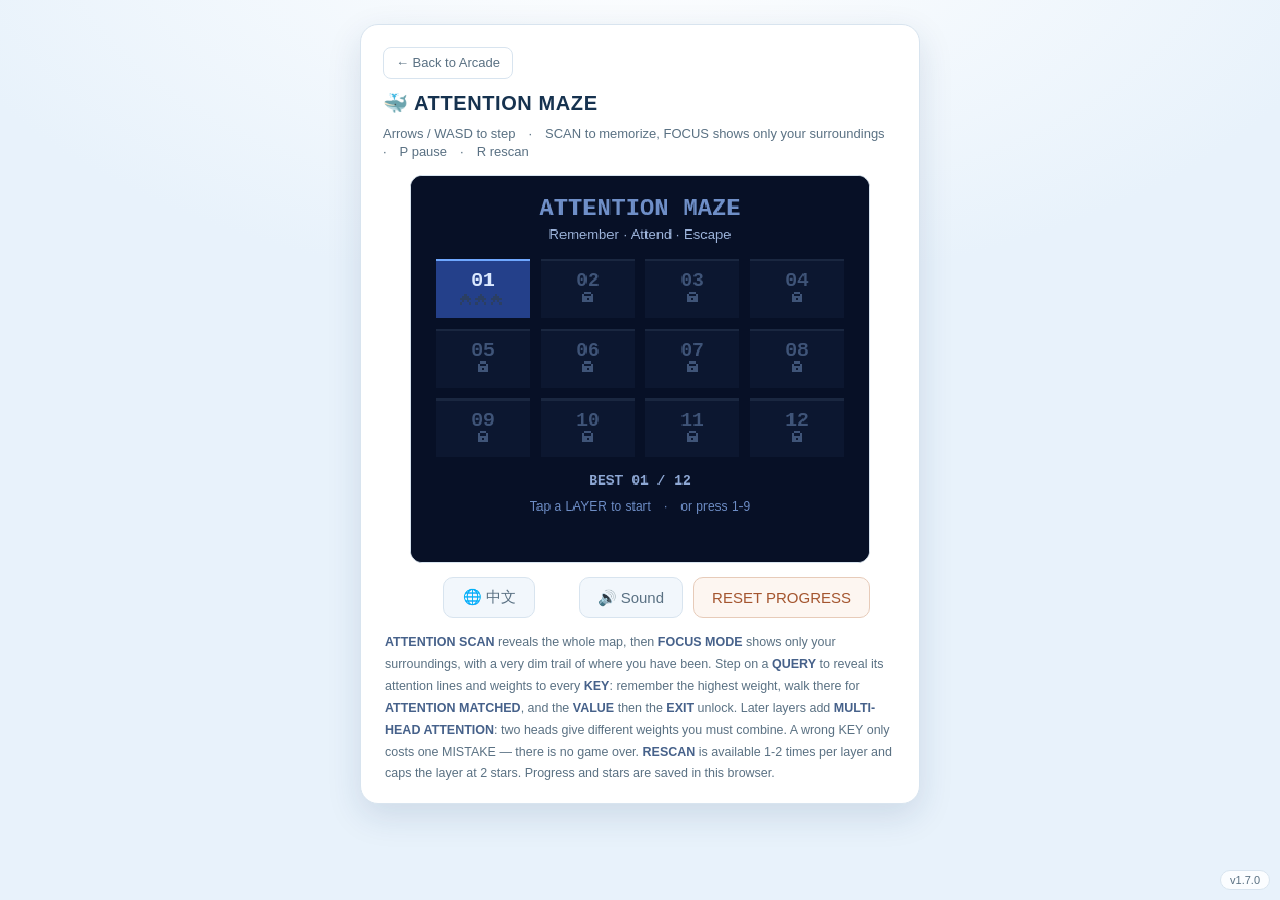
==== commit f86a4770: "chore(version): 资源版本 1.6.9 -> 1.7.0 本轮动了 runtime 静态资源：新增 shared/input.js（键盘归属判断）、七个页面新增 <script src=" ====
--- a/games/attention-maze/index.html
+++ b/games/attention-maze/index.html
@@ -4,10 +4,10 @@
 <meta charset="UTF-8">
 <meta name="viewport" content="width=device-width, initial-scale=1.0, viewport-fit=cover">
 <title data-i18n="maze.title">Attention Maze · DeepSeek Arcade</title>
-<link rel="icon" type="image/png" href="../../assets/favicon.png?v=1.6.9">
+<link rel="icon" type="image/png" href="../../assets/favicon.png?v=1.7.0">
 <meta name="theme-color" content="#4d6bfe">
-<link rel="stylesheet" href="../../shared/arcade.css?v=1.6.9">
-<link rel="stylesheet" href="style.css?v=1.6.9">
+<link rel="stylesheet" href="../../shared/arcade.css?v=1.7.0">
+<link rel="stylesheet" href="style.css?v=1.7.0">
 </head>
 <body>
   <main class="card">
@@ -49,11 +49,12 @@
     </footer>
   </main>
 
-  <script src="../../shared/version.js?v=1.6.9"></script>
-<script src="../../shared/i18n.js?v=1.6.9"></script>
-  <script src="../../shared/audio.js?v=1.6.9"></script>
-  <script src="../../shared/character.js?v=1.6.9"></script>
-  <script src="levels.js?v=1.6.9"></script>
-  <script src="game.js?v=1.6.9"></script>
+  <script src="../../shared/version.js?v=1.7.0"></script>
+  <script src="../../shared/input.js?v=1.7.0"></script>
+<script src="../../shared/i18n.js?v=1.7.0"></script>
+  <script src="../../shared/audio.js?v=1.7.0"></script>
+  <script src="../../shared/character.js?v=1.7.0"></script>
+  <script src="levels.js?v=1.7.0"></script>
+  <script src="game.js?v=1.7.0"></script>
 </body>
 </html>
--- a/shared/arcade.css
+++ b/shared/arcade.css
@@ -26,6 +26,11 @@
   --line: #d8e4ef;               /* 描边 / 分隔线 */
   --accent: #4d6bfe;             /* 品牌主色（= theme-color） */
   --accent-dark: #3d5be8;        /* 主色 hover */
+  /* 「白字 + 实心蓝底」专用填充色。
+   * 品牌蓝 --accent 上压白字只有 4.33:1，达不到 WCAG AA 的 4.5:1；但又不能动
+   * --accent 本身（favicon / theme-color / 品牌字 / Canvas 预览都用它）。
+   * 所以只给这一类实心填充开一支更深的蓝：白字 5.17:1，过 AA。 */
+  --accent-fill: #465fe8;
   --accent-ghost: #f4f8ff;       /* hover 时的极淡蓝面 */
   --brand-shadow: rgba(77, 107, 254, 0.16);   /* 品牌字的实心投影 */
   --deep: #08152c;               /* 深海蓝：贪吃蛇场地、缩略图底、大厅深色块 */
@@ -81,7 +86,8 @@
 body {
   display: flex;
   justify-content: center;      /* 纵向靠 .card 的 margin:auto 安全居中（内容超高时不裁顶部） */
-  padding: var(--space-10) var(--space-7) 40px;
+  /* 左右用 max()：至少保留正常设计间距，安全区更大（横屏刘海 / 圆角）时才扩大 */
+  padding: var(--space-10) max(var(--space-7), env(safe-area-inset-right, 0px)) 40px max(var(--space-7), env(safe-area-inset-left, 0px));
   background: radial-gradient(1200px 620px at 50% -10%, #ffffff 0%, var(--page-bg) 62%);
   color: var(--text);
   font-family: var(--font-sans);
@@ -147,7 +153,9 @@
 .btn[aria-disabled="true"]:active,
 .btn:disabled:active { transform: none; }
 
-.btn.primary { color: #fff; background: var(--accent); border-color: var(--accent); }
+/* 实心 primary action 用 --accent-fill（白字 5.17:1）；hover 仍然走 --accent-dark（白字 5.44:1），
+ * 所以 hover 依旧是「更深」，只是色差变小了。品牌蓝 --accent 一个字节都没动。 */
+.btn.primary { color: #fff; background: var(--accent-fill); border-color: var(--accent-fill); }
 .btn.primary:hover { background: var(--accent-dark); }
 
 .btn.ghost { margin-left: auto; color: var(--muted); }
@@ -231,7 +239,12 @@
     border: 0;
     border-radius: 0;
     box-shadow: none;
-    padding: var(--space-5) var(--space-4) calc(var(--space-5) + env(safe-area-inset-bottom, 0px));
+    /* 四边都被安全区兜底：刘海（上/左/右）+ Home Indicator（下）。
+       max() 而不是 calc(+)：安全区为 0 时（绝大多数 Android / 桌面）与设计值完全一致。 */
+    padding-top: max(var(--space-5), env(safe-area-inset-top, 0px));
+    padding-right: max(var(--space-4), env(safe-area-inset-right, 0px));
+    padding-bottom: max(var(--space-5), env(safe-area-inset-bottom, 0px));
+    padding-left: max(var(--space-4), env(safe-area-inset-left, 0px));
   }
   .head { gap: var(--space-1) var(--space-5); margin-bottom: var(--space-4); }
   h1 { font-size: var(--font-xl); }
@@ -248,7 +261,15 @@
   .head, .tips { display: none; }
   /* body 的横屏收紧刻意**不**进公共层：Lobby 是滚动浏览页、Runner 的舞台本来
    * 就够宽，它们的 landscape body 内边距跟四款「方向键游戏」不同，硬统一会改版。 */
-  .card { justify-content: center; padding: var(--space-3) var(--space-5); }
+  .card {
+    justify-content: center;
+    /* 横屏：左右是切口区、下边是 Home Indicator，四边都兜住。
+       注意这里量的是「内容不越界」——卡片自己的背景仍然铺满。 */
+    padding-top: max(var(--space-3), env(safe-area-inset-top, 0px));
+    padding-bottom: max(var(--space-3), env(safe-area-inset-bottom, 0px));
+    padding-left: max(var(--space-5), env(safe-area-inset-left, 0px));
+    padding-right: max(var(--space-5), env(safe-area-inset-right, 0px));
+  }
   /* 屏幕矮：让舞台按可用高度自己定宽度，居中放着 */
   .stage {
     display: flex;
@@ -277,8 +298,8 @@
  * 由 shared/version.js 注入；pointer-events:none 保证它永远不会挡住任何交互。 */
 .arcade-version {
   position: fixed;
-  right: var(--space-4);
-  bottom: var(--space-4);
+  right: max(var(--space-4), env(safe-area-inset-right, 0px));
+  bottom: max(var(--space-4), env(safe-area-inset-bottom, 0px));
   z-index: 60;
   padding: 3px 9px;
   border-radius: var(--radius-pill);
--- a/games/attention-maze/style.css
+++ b/games/attention-maze/style.css
@@ -60,14 +60,21 @@
 
 /* 手机横屏：高度紧张，按高度缩放画布，十字键压成一行 */
 @media (max-height: 560px) and (orientation: landscape) {
-  body { align-items: stretch; padding: var(--space-3) var(--space-5); }
+  /* body 内边距是各玩法自己的横屏几何（不共享），但左右必须让开切口区 */
+  body {
+    align-items: stretch;
+    padding: var(--space-3) max(var(--space-5), env(safe-area-inset-right, 0px)) var(--space-3) max(var(--space-5), env(safe-area-inset-left, 0px));
+  }
   /* 舞台与 .card 的横屏公共行为在 shared/arcade.css；
    * 这里只把宽屏的 560px 限宽在横屏放开（游戏本地 base 规则比公共层更靠后，必须自己撤回）。 */
   .card { max-width: 100%; }
   .stage { max-width: 100%; }
   #game {
-    height: calc(100vh - 150px);
-    height: calc(100dvh - 150px);
+    /* 横屏 Home Indicator（iPhone 约 21px）要从画布高度里让出来，
+       否则「画布 + 操作盘一屏放得下」的承诺在有安全区的机型上会被打破。
+       非刘海机型 env() = 0，与原来逐字一致。 */
+    height: calc(100vh - 150px - env(safe-area-inset-bottom, 0px));
+    height: calc(100dvh - 150px - env(safe-area-inset-bottom, 0px));
     width: auto;
     max-width: 100%;
     max-height: none;
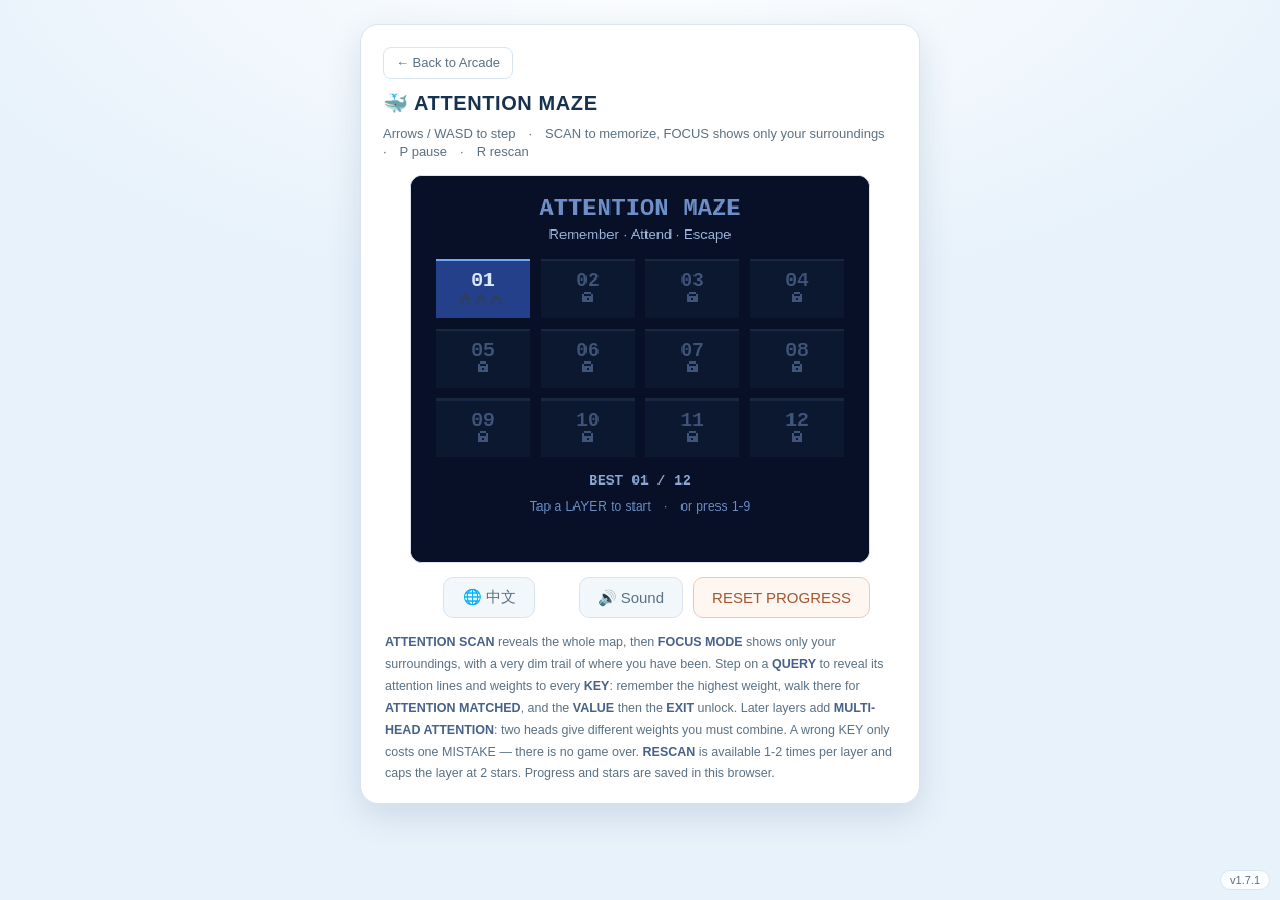
==== commit e8b79d4f: "fix(lifecycle): 修复返回冻结与持续输入粘住 - Context Snake：BFCache pageshow 后恢复 rAF 循环 - Whale Runner：切页/失焦释放持续下潜" ====
--- a/games/attention-maze/index.html
+++ b/games/attention-maze/index.html
@@ -4,10 +4,10 @@
 <meta charset="UTF-8">
 <meta name="viewport" content="width=device-width, initial-scale=1.0, viewport-fit=cover">
 <title data-i18n="maze.title">Attention Maze · DeepSeek Arcade</title>
-<link rel="icon" type="image/png" href="../../assets/favicon.png?v=1.7.0">
+<link rel="icon" type="image/png" href="../../assets/favicon.png?v=1.7.1">
 <meta name="theme-color" content="#4d6bfe">
-<link rel="stylesheet" href="../../shared/arcade.css?v=1.7.0">
-<link rel="stylesheet" href="style.css?v=1.7.0">
+<link rel="stylesheet" href="../../shared/arcade.css?v=1.7.1">
+<link rel="stylesheet" href="style.css?v=1.7.1">
 </head>
 <body>
   <main class="card">
@@ -49,12 +49,12 @@
     </footer>
   </main>
 
-  <script src="../../shared/version.js?v=1.7.0"></script>
-  <script src="../../shared/input.js?v=1.7.0"></script>
-<script src="../../shared/i18n.js?v=1.7.0"></script>
-  <script src="../../shared/audio.js?v=1.7.0"></script>
-  <script src="../../shared/character.js?v=1.7.0"></script>
-  <script src="levels.js?v=1.7.0"></script>
-  <script src="game.js?v=1.7.0"></script>
+  <script src="../../shared/version.js?v=1.7.1"></script>
+  <script src="../../shared/input.js?v=1.7.1"></script>
+<script src="../../shared/i18n.js?v=1.7.1"></script>
+  <script src="../../shared/audio.js?v=1.7.1"></script>
+  <script src="../../shared/character.js?v=1.7.1"></script>
+  <script src="levels.js?v=1.7.1"></script>
+  <script src="game.js?v=1.7.1"></script>
 </body>
 </html>
